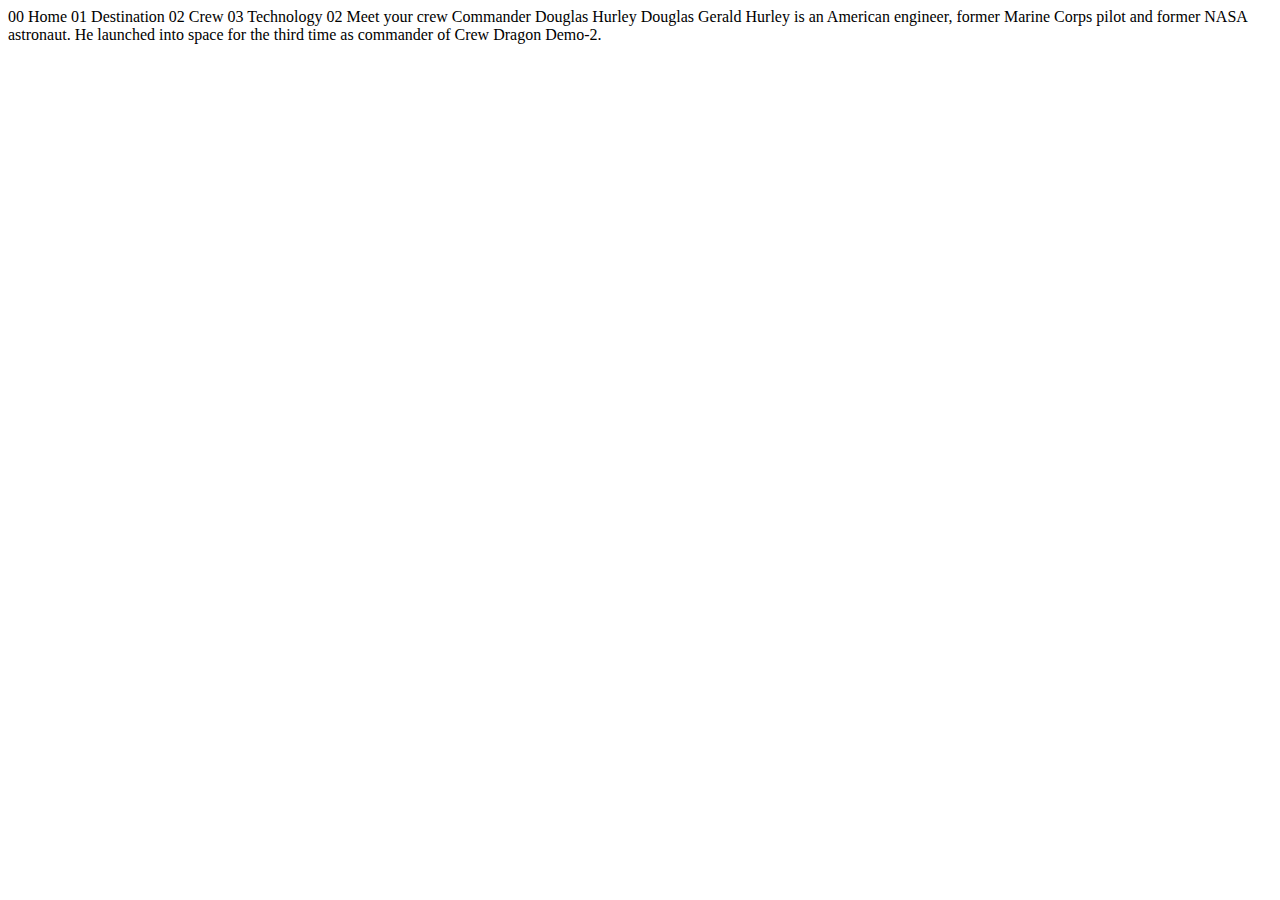
==== crew-commander.html @ f064f389 "Working on: The homepage > Setting up a grid container" ====
<!DOCTYPE html>
<html lang="en">
<head>
  <meta charset="UTF-8">
  <meta name="viewport" content="width=device-width, initial-scale=1.0">

  <link rel="icon" type="image/png" sizes="32x32" href="./assets/favicon-32x32.png">
  
  <title>Frontend Mentor | Space tourism website</title>
</head>
<body>

  00 Home
  01 Destination
  02 Crew
  03 Technology

  02 Meet your crew

  Commander
  Douglas Hurley

  Douglas Gerald Hurley is an American engineer, former Marine Corps pilot 
  and former NASA astronaut. He launched into space for the third time as 
  commander of Crew Dragon Demo-2.
</body>
</html>
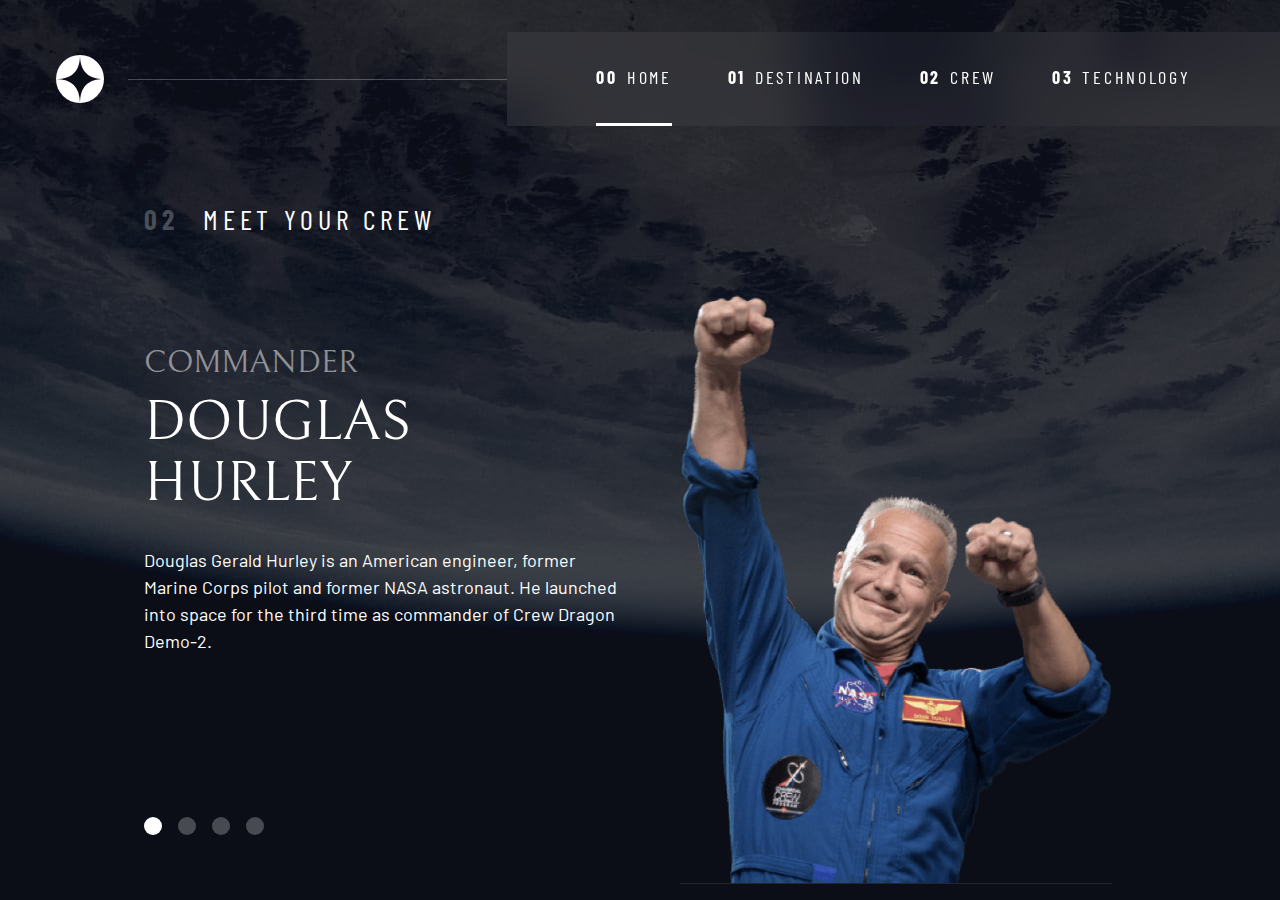
==== commit 2e2c5d1a: "Finished Module 4 - The destination page" ====
--- a/crew-commander.html
+++ b/crew-commander.html
@@ -5,23 +5,59 @@
   <meta name="viewport" content="width=device-width, initial-scale=1.0">
 
   <link rel="icon" type="image/png" sizes="32x32" href="./assets/favicon-32x32.png">
+  <!-- Google fonts -->
+  <link rel="preconnect" href="https://fonts.googleapis.com">
+  <link rel="preconnect" href="https://fonts.gstatic.com" crossorigin>
+  <link href="https://fonts.googleapis.com/css2?family=Barlow+Condensed:wght@400;700&family=Bellefair&family=Barlow:wght@400;700&display=swap"
+      rel="stylesheet">
+      
+  <!-- Our custom CSS -->
+  <link rel="stylesheet" href="index.css">
+  <title>Frontend Mentor | Space tourism website</title>
+  <script src="index.js" defer></script>
+</head>
+
+<body class="crew">
+  <a class="skip-to-content" href="#main">Skip to content</a>
+  <header class="primary-header flex">
+    <div>
+      <img src="./assets/shared/logo.svg" alt="space tourism logo" class="logo">
+    </div>
+    <button class="mobile-nav-toggle" aria-controls="primary-navigation"><span class="sr-only" aria-expanded="false">Menu</span></button>
+    <nav>
+        <ul id="primary-navigation" data-visible="false" class="primary-navigation underline-indicators flex">
+            <li class="active"><a class="ff-sans-cond uppercase text-white letter-spacing-2" href="index.html"><span aria-hidden="true">00</span>Home</a>
+            <li><a class="ff-sans-cond uppercase text-white letter-spacing-2" href="destination.html"><span aria-hidden="true">01</span>Destination</a>
+            <li><a class="ff-sans-cond uppercase text-white letter-spacing-2" href="crew.html"><span aria-hidden="true">02</span>Crew</a>
+            <li><a class="ff-sans-cond uppercase text-white letter-spacing-2" href="technology.html"><span aria-hidden="true">03</span>Technology</a>
+        </ul>
+    </nav>
+  </header>
   
-  <title>Frontend Mentor | Space tourism website</title>
-</head>
-<body>
-
-  00 Home
-  01 Destination
-  02 Crew
-  03 Technology
-
-  02 Meet your crew
-
-  Commander
-  Douglas Hurley
-
-  Douglas Gerald Hurley is an American engineer, former Marine Corps pilot 
-  and former NASA astronaut. He launched into space for the third time as 
-  commander of Crew Dragon Demo-2.
+  <main id="main" class="grid-container grid-container--crew flow">
+    <h1 class="numbered-title"><span aria-hidden="true">02</span> Meet your crew</h1>
+    
+    <div class="dot-indicators flex">
+      <button aria-selected="true"><span class="sr-only">The commander</span></button>
+      <button aria-selected="false"><span class="sr-only">The mission specialist</span></button>
+      <button aria-selected="false"><span class="sr-only">The pilot</span></button>
+      <button aria-selected="false"><span class="sr-only">The crew engineer</span></button>
+    </div>
+    
+    <article class="crew-details flow">
+      <header class="flow flow--space-small">
+        <h2 class="fs-600 ff-serif uppercase">Commander</h2>
+        <p class="fs-700 uppercase ff-serif">Douglas Hurley</p>
+      </header>
+      <p>Douglas Gerald Hurley is an American engineer, former Marine Corps pilot 
+      and former NASA astronaut. He launched into space for the third time as 
+      commander of Crew Dragon Demo-2.</p>
+    </article>
+    
+    <picture>
+      <source srcset="assets/crew/image-douglas-hurley.png" type="image/webp">
+      <img src="assets/crew/image-douglas-hurley.png" alt="Douglas Hurley">
+  </main>
+    </picture>
 </body>
 </html>--- a/index.css
+++ b/index.css
@@ -0,0 +1,658 @@
+/* ------------------- */
+/* Custom properties   */
+/* ------------------- */
+
+:root {
+    /* colors */
+    --clr-dark: 230 35% 7%;
+    --clr-light: 231 77% 90%;
+    --clr-white: 0 0% 100%;
+    
+    /* font-sizes */
+    --fs-900: clamp(5rem, 8vw + 1rem, 9.375rem);
+    --fs-800: 3.5rem;
+    --fs-700: 1.5rem;
+    --fs-600: 1rem;
+    --fs-500: 1rem;
+    --fs-400: 0.9375rem;
+    --fs-300: 1rem;
+    --fs-200: 0.875rem;
+    
+    /* font-families */
+    --ff-serif: "Bellefair", serif;
+    --ff-sans-cond: "Barlow Condensed", sans-serif;
+    --ff-sans-normal: "Barlow", sans-serif;
+}
+
+@media (min-width: 35em) {
+    :root {
+        --fs-800: 5rem;
+        --fs-700: 2.5rem;
+        --fs-600: 1.5rem;
+        --fs-500: 1.25rem;
+        --fs-400: 1rem;
+    }
+}
+
+@media (min-width: 45em) {
+    :root {
+        /* font-sizes */
+        --fs-800: 6.25rem;
+        --fs-700: 3.5rem;
+        --fs-600: 2rem;
+        --fs-500: 1.75rem;
+        --fs-400: 1.125rem;
+    }
+}
+
+
+/* ------------------- */
+/* Reset               */
+/* ------------------- */
+
+/* https://piccalil.li/blog/a-modern-css-reset/ */
+
+/* Box sizing */
+*,
+*::before,
+*::after {
+    box-sizing: border-box;
+}
+
+/* Reset margins */
+body,
+h1,
+h2,
+h3,
+h4,
+h5,
+p,
+figure,
+picture {
+    margin: 0; 
+}
+
+h1,
+h2,
+h3,
+h4,
+h5,
+h6,
+p {
+    font-weight: 400;
+}
+
+/* set up the body */
+body {
+    font-family: var(--ff-sans-normal);
+    font-size: var(--fs-400);
+    color: hsl( var(--clr-white) );
+    background-color: hsl( var(--clr-dark) );
+    line-height: 1.5;
+    min-height: 100vh;
+    
+    display: grid;
+    grid-template-rows: min-content 1fr;
+    
+    overflow-x: hidden;
+}
+
+/* make images easier to work with */
+img,
+picutre {
+    max-width: 100%;
+    display: block;
+}
+
+/* make form elements easier to work with */
+input,
+button,
+textarea,
+select {
+    font: inherit;
+}
+
+/* remove animations for people who've turned them off */
+@media (prefers-reduced-motion: reduce) {  
+  *,
+  *::before,
+  *::after {
+    animation-duration: 0.01ms !important;
+    animation-iteration-count: 1 !important;
+    transition-duration: 0.01ms !important;
+    scroll-behavior: auto !important;
+  }
+}
+
+
+/* ------------------- */
+/* Utility classes     */
+/* ------------------- */
+
+/* general */
+
+.flex {
+    display: flex;
+    gap: var(--gap, 1rem);
+}
+
+.grid {
+    display: grid;
+    gap: var(--gap, 1rem);
+}
+
+.d-block {
+    display: block;
+}
+
+.flow > *:where(:not(:first-child)) {
+    margin-top: var(--flow-space, 1rem);
+}
+
+.flow--space-small {
+    --flow-space: .75rem;
+}
+
+.container {
+    padding-inline: 2em;
+    margin-inline: auto;
+    max-width: 80rem;
+}
+
+.sr-only {
+  position: absolute; 
+  width: 1px;
+  height: 1px;
+  padding: 0;
+  margin: -1px; 
+  overflow: hidden;
+  clip: rect(0, 0, 0, 0);
+  white-space: nowrap; /* added line */
+  border: 0;
+}
+
+.skip-to-content {
+    position: absolute;
+    z-index: 9999;
+    background: hsl( var(--clr-white) );
+    color: hsl( var(--clr-dark) ); 
+    padding: .5em 1em;
+    margin-inline: auto;
+    transform: translateY(-100%);
+    transition: transform 250ms ease-in;
+}
+
+.skip-to-content:focus {
+    transform: translateY(0);
+}
+
+/* colors */
+
+.bg-dark { background-color: hsl( var(--clr-dark) );}
+.bg-accent { background-color: hsl( var(--clr-light) );}
+.bg-white { background-color: hsl( var(--clr-white) );}
+
+.text-dark { color: hsl( var(--clr-dark) );}
+.text-accent { color: hsl( var(--clr-light) );}
+.text-white { color: hsl( var(--clr-white) );}
+
+/* typography */
+
+.ff-serif { font-family: var(--ff-serif); } 
+.ff-sans-cond { font-family: var(--ff-sans-cond); } 
+.ff-sans-normal { font-family: var(--ff-sans-normal); } 
+
+.letter-spacing-1 { letter-spacing: 4.75px; } 
+.letter-spacing-2 { letter-spacing: 2.7px; } 
+.letter-spacing-3 { letter-spacing: 2.35px; } 
+
+.uppercase { text-transform: uppercase; }
+
+.fs-900 { font-size: var(--fs-900); }
+.fs-800 { font-size: var(--fs-800); }
+.fs-700 { font-size: var(--fs-700); }
+.fs-600 { font-size: var(--fs-600); }
+.fs-500 { font-size: var(--fs-500); }
+.fs-400 { font-size: var(--fs-400); }
+.fs-300 { font-size: var(--fs-300); }
+.fs-200 { font-size: var(--fs-200); }
+
+.fs-900,
+.fs-800,
+.fs-700,
+.fs-600 {
+    line-height: 1.1;
+}
+
+.numbered-title {
+    font-family: var(--ff-sans-cond);
+    font-size: var(--fs-500);
+    text-transform: uppercase;
+    letter-spacing: 4.72px; 
+}
+
+.numbered-title span {
+    margin-right: .5em;
+    font-weight: 700;
+    color: hsl( var(--clr-white) / .25);
+}
+
+
+/* ------------------- */
+/* Compontents         */
+/* ------------------- */
+
+.large-button {
+    font-size: 2rem;
+    position: relative;
+    z-index: 1;
+    display: inline-grid;
+    place-items: center;
+    padding: 0 2em;
+    border-radius: 50%;
+    aspect-ratio: 1;
+    text-decoration: none;
+}
+
+.large-button::after {
+    content: '';
+    position: absolute;
+    z-index: -1;
+    width: 100%;
+    height: 100%;
+    background: hsl( var(--clr-white) / .1);
+    border-radius: 50%;
+    opacity: 0;
+    transition: opacity 500ms linear, transform 750ms ease-in-out;
+}
+ 
+.large-button:hover::after,
+.large-button:focus::after {
+    opacity: 1;
+    transform: scale(1.5);
+}
+
+/* primary-header */
+
+.logo {
+    margin: 1.5rem clamp(1.5rem, 5vw, 3.5rem);
+}
+
+.primary-header {
+    justify-content: space-between;
+    align-items: center;
+}
+
+.primary-navigation {
+    --gap: clamp(1.5rem, 5vw, 3.5rem);
+    --underline-gap: 2rem;
+    list-style: none;
+    padding: 0;
+    margin: 0;
+    background: hsl( var(--clr-white) / 0.05);
+    backdrop-filter: blur(1.5rem);
+}
+
+.primary-navigation a {
+    text-decoration: none;
+}
+
+.primary-navigation a > span {
+    font-weight: 700;
+    margin-right: .5em;
+}
+
+.mobile-nav-toggle {
+    display: none;
+}
+
+@media (max-width: 35rem) {
+    .primary-navigation {
+        --underline-gap: .5rem;
+        position: fixed;
+        z-index: 1000;
+        inset: 0 0 0 30%;
+        list-style: none;
+        padding: min(20rem, 15vh) 2rem;
+        margin: 0;
+        flex-direction: column;
+        transform: translateX(100%);
+        transition: transform 500ms ease-in-out;
+    }
+    
+    .primary-navigation[data-visible="true"] {
+        transform: translateX(0);
+    }
+    
+    .primary-navigation.underline-indicators > .active {
+       border: 0;
+    }
+    
+    .mobile-nav-toggle {
+        display: block;
+        position: absolute;
+        z-index: 2000;
+        right: 1rem;
+        top: 2rem;
+        background: transparent;
+        background-image: url(./assets/shared/icon-hamburger.svg);
+        background-repeat: no-repeat;
+        background-position: center;
+        width: 1.5rem;
+        aspect-ratio: 1;
+        border: 0;
+    }
+    
+    .mobile-nav-toggle[aria-expanded="true"] {
+        background-image: url(./assets/shared/icon-close.svg);
+    }
+    
+    .mobile-nav-toggle:focus-visible {
+        outline: 5px solid white;
+        outline-offset: 5px;
+    }
+    
+}
+
+@media (min-width: 35em) {
+    .primary-navigation {
+        padding-inline: clamp(3rem, 7vw, 7rem);
+    }
+}
+
+@media (min-width: 35em) and (max-width: 44.999em) {
+    .primary-navigation a > span {
+        display: none;
+    }
+}
+
+@media (min-width: 45em) {
+    
+     .primary-header::after {
+         content: '';
+         display: block;
+         position: relative;
+         height: 1px;
+         width: 100%;
+         margin-right: -2.5rem;
+         background: hsl( var(--clr-white) / .25);
+         order: 1;
+     }
+     
+    nav {
+        order: 2;
+    }
+    
+    .primary-navigation {
+        margin-block: 2rem;
+    }
+    
+   
+}
+
+
+.underline-indicators > * {
+    cursor: pointer;
+    padding: var(--underline-gap, .5rem) 0;
+    border: 0;
+    border-bottom: .2rem solid hsl( var(--clr-white) / 0 );
+    background-color: transparent;
+}
+
+.underline-indicators > *:hover,
+.underline-indicators > *:focus {
+    border-color: hsl( var(--clr-white) / .5);
+}
+
+.underline-indicators > .active,
+.underline-indicators > [aria-selected="true"] {
+    color: hsl( var(--clr-white) / 1);
+    border-color: hsl( var(--clr-white) / 1); 
+}
+
+.tab-list {
+    --gap: 2rem;
+}
+
+.dot-indicators > * {
+    cursor: pointer;
+    border: 0;
+    border-radius: 50%;
+    padding: .5em;
+    background-color: hsl( var(--clr-white) / .25);
+}
+ 
+.dot-indicators > *:hover,
+.dot-indicators > *:focus { 
+    background-color: hsl( var(--clr-white) / .5);
+}
+
+.dot-indicators > [aria-selected="true"] {
+    background-color: hsl( var(--clr-white) / 1); 
+}
+
+
+/* ----------------------------- */
+/* Page specific background      */
+/* ----------------------------- */
+body {
+    background-size: cover;
+    background-position: bottom center;
+}
+/* home */
+.home {
+    background-image: url(./assets/home/background-home-mobile.jpg);
+}
+
+@media (min-width: 35rem) {
+    .home {
+        background-position: center center;
+        background-image: url(./assets/home/background-home-tablet.jpg);
+    }
+}
+
+@media (min-width: 45rem) {
+    .home {
+        background-image: url(./assets/home/background-home-desktop.jpg);
+    }
+} 
+
+/* destination */
+.destination {
+    background-image: url(./assets/destination/background-destination-mobile.jpg);
+}
+
+@media (min-width: 35rem) {
+    .destination {
+        background-position: center center;
+        background-image: url(./assets/destination/background-destination-tablet.jpg);
+    }
+}
+
+@media (min-width: 45rem) {
+    .destination {
+        background-image: url(./assets/destination/background-destination-desktop.jpg);
+    }
+} 
+
+/* crew */
+.crew {
+    background-image: url(./assets/home/background-crew-mobile.jpg);
+}
+
+@media (min-width: 35rem) {
+    .crew {
+        background-position: center center;
+        background-image: url(./assets/crew/background-crew-tablet.jpg);
+    }
+}
+
+@media (min-width: 45rem) {
+    .crew {
+        background-image: url(./assets/crew/background-crew-desktop.jpg);
+    }
+} 
+
+/* ----------------------------- */
+/* Layout                        */
+/* ----------------------------- */
+
+
+.grid-container {
+    text-align: center;
+    display: grid;
+    place-items: center;
+    padding-inline: 1rem;
+    padding-bottom: 4rem;
+}
+
+.grid-container p:not([class]) {
+    max-width: 50ch;
+}
+
+.numbered-title {
+    grid-area: title;
+}
+
+/* destination layout */
+
+.grid-container--destination {
+    --flow-space: 2rem;
+    grid-template-areas: 
+        'title'
+        'image'
+        'tabs'
+        'content';
+}
+
+.grid-container--destination > picture {
+    grid-area: image;
+    max-width: 60%;
+}
+
+.grid-container--destination > .tab-list {
+    grid-area: tabs;
+}
+
+.grid-container--destination > .destination-info {
+    grid-area: content;
+}
+
+.destination-meta {
+    flex-direction: column;
+    border-top: 1px solid hsl( var(--clr-white) / .1);
+    padding-top: 2.5rem;
+    margin-top: 2.5rem;
+}
+
+.destination-meta p {
+    font-size: 1.75rem;
+}
+
+/* crew layout */
+
+.grid-container--crew {
+    --flow-space: 2rem;
+    grid-template-areas: 
+        'title'
+        'image'
+        'tabs'
+        'content';
+}
+
+.grid-container--crew > picture {
+    grid-area: image;
+    max-width: 60%;
+    border-bottom: 1px solid hsl( var(--clr-white) / .1);
+}
+
+.grid-container--crew > .dot-indicators {
+    grid-area: tabs;
+}
+
+.grid-container--crew > .crew-details {
+    grid-area: content;
+}
+
+.crew-details h2 {
+    color: hsl( var(--clr-white) / .5);
+}
+
+@media (min-width: 35em) {
+    .numbered-title {
+        justify-self: start;
+        margin-top: 2rem;
+    }
+    
+    .destination-meta {
+        flex-direction: row;
+        justify-content: space-evenly;
+    }
+    
+    .grid-container--crew {
+        padding-bottom: 0;
+        grid-template-areas: 
+            'title'
+            'content'
+            'tabs'
+            'image';
+    }
+    
+    
+}
+
+@media (min-width: 45em) {
+    .grid-container {
+        text-align: left;
+        column-gap: var(--container-gap, 2rem);
+        grid-template-columns: minmax(1rem, 1fr) repeat(2, minmax(0, 30rem)) minmax(1rem, 1fr);
+    }
+    
+    .grid-container--home {
+        padding-bottom: max(6rem, 20vh);
+        align-items: end;
+    }
+    
+    .grid-container--home > *:first-child {
+        grid-column: 2;
+    }
+
+    .grid-container--home > *:last-child {
+        grid-column: 3;
+    }
+    
+    .grid-container--destination {
+        justify-items: start;
+        align-content: start;
+        grid-template-areas: 
+            '. title title .'
+            '. image tabs .'
+            '. image content .';
+    }
+    
+    .grid-container--destination > picture,
+    .grid-container--crew > picture{
+        max-width: 90%;
+    }
+     
+    .destination-meta {
+        --gap: min(6vw, 6rem);
+        justify-content: start;
+    }
+    
+    .grid-container--crew {
+        grid-template-areas: 
+            '. title title .'
+            '. content image .'
+            '. tabs image .';
+    }
+    
+    .grid-container--crew > .dot-indicators {
+        justify-self: start;
+    }
+    
+    /* .grid-container--crew > picture {
+        align-self: end;
+    } */
+
+}